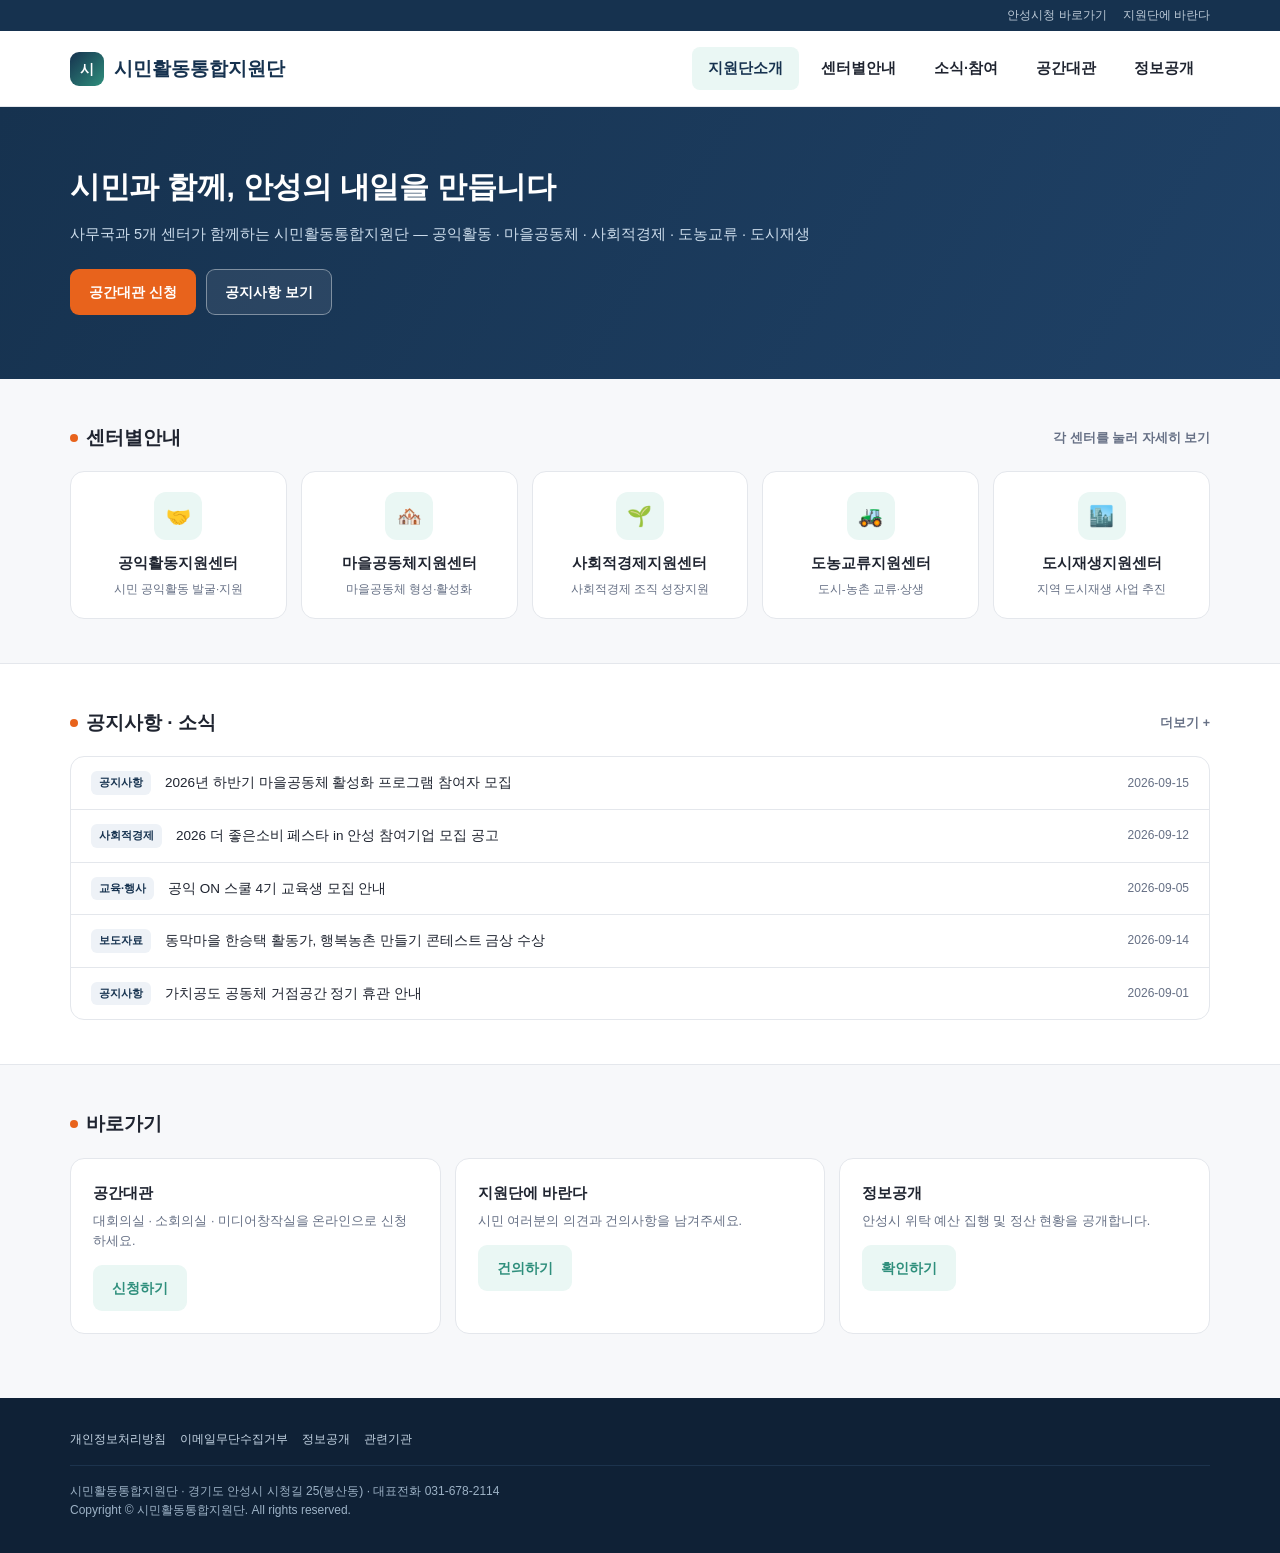
==== index.html @ fd26d9aa "시민활동통합지원단 ERP 설계도 및 홈페이지 초기 커밋 - ERP 지도(erp-map.html)와 설계문서 - 공개 홈페이지(site/)와 운영관리자 화면 - Apps Script" ====
<!DOCTYPE html>
<html lang="ko">
<head>
<meta charset="UTF-8">
<meta name="viewport" content="width=device-width, initial-scale=1.0">
<title>시민활동통합지원단</title>
<link rel="stylesheet" href="assets/style.css">
</head>
<body data-page="home">

<div id="site-header-mount"></div>

<section class="hero">
  <div class="wrap">
    <h1>시민과 함께, 안성의 내일을 만듭니다</h1>
    <p>사무국과 5개 센터가 함께하는 시민활동통합지원단 — 공익활동 · 마을공동체 · 사회적경제 · 도농교류 · 도시재생</p>
    <div class="hero-actions">
      <a href="reservation.html" class="btn btn-primary">공간대관 신청</a>
      <a href="notice.html" class="btn btn-outline">공지사항 보기</a>
    </div>
  </div>
</section>

<section class="block" id="centers">
  <div class="wrap">
    <div class="block-head">
      <h2><span class="dot"></span>센터별안내</h2>
      <span class="more-link">각 센터를 눌러 자세히 보기</span>
    </div>
    <div class="grid-5" id="center-grid"></div>
  </div>
</section>

<section class="block" style="background:#fff;border-top:1px solid var(--line);border-bottom:1px solid var(--line);">
  <div class="wrap">
    <div class="block-head">
      <h2><span class="dot"></span>공지사항 · 소식</h2>
      <a href="notice.html" class="more-link">더보기 +</a>
    </div>
    <div class="notice-panel" id="notice-list"></div>
  </div>
</section>

<section class="block" id="intro">
  <div class="wrap">
    <div class="block-head">
      <h2><span class="dot"></span>바로가기</h2>
    </div>
    <div class="quick-grid">
      <div class="quick-card">
        <h3>공간대관</h3>
        <p>대회의실 · 소회의실 · 미디어창작실을 온라인으로 신청하세요.</p>
        <a href="reservation.html" class="btn btn-ghost">신청하기</a>
      </div>
      <div class="quick-card">
        <h3>지원단에 바란다</h3>
        <p>시민 여러분의 의견과 건의사항을 남겨주세요.</p>
        <a href="suggestion.html" class="btn btn-ghost">건의하기</a>
      </div>
      <div class="quick-card">
        <h3>정보공개</h3>
        <p>안성시 위탁 예산 집행 및 정산 현황을 공개합니다.</p>
        <a href="disclosure.html" class="btn btn-ghost">확인하기</a>
      </div>
    </div>
  </div>
</section>

<div id="site-footer-mount"></div>

<script src="assets/site.js"></script><script>
  // Firebase 연동 모듈(있다면)이 window.Api를 먼저 교체할 시간을 주기 위해
  // DOMContentLoaded 시점(모듈 스크립트 실행 이후)에 데이터를 불러온다.
  document.addEventListener("DOMContentLoaded", () => {
    mountLayout("intro");

    const centerGrid = document.getElementById("center-grid");
    centerGrid.innerHTML = MOCK_CENTERS.map(c => `
      <div class="center-card">
        <div class="icon">${c.icon}</div>
        <div class="name">${c.name}</div>
        <div class="desc">${c.desc}</div>
      </div>
    `).join("");

    Api.getNotices().then(list => {
      const noticeList = document.getElementById("notice-list");
      noticeList.innerHTML = list.slice(0, 5).map(n => `
        <a class="notice-row" href="notice.html?id=${n.id}">
          <span class="notice-cat">${n.cat}</span>
          <span class="notice-title">${n.title}</span>
          <span class="notice-date">${n.date}</span>
        </a>
      `).join("");
    });
  });
</script>
</body>
</html>
---- assets/style.css ----
/* 시민활동통합지원단 홈페이지 - 공통 스타일 */
:root{
  --navy:#16324f;
  --navy-2:#1f4166;
  --ink:#1f2430;
  --sub:#667085;
  --line:#e4e7ec;
  --bg:#f7f8fa;
  --panel:#ffffff;
  --accent:#e8631c;
  --accent-bg:#fff1e8;
  --teal:#2f8f7c;
  --teal-bg:#eaf7f4;
}
*{ box-sizing:border-box; }
html,body{ margin:0; padding:0; }
body{
  font-family:"Pretendard","Malgun Gothic","Apple SD Gothic Neo",sans-serif;
  color:var(--ink);
  background:var(--bg);
  line-height:1.6;
}
a{ color:inherit; text-decoration:none; }
img{ max-width:100%; display:block; }
ul{ margin:0; padding:0; list-style:none; }

.wrap{ max-width:1180px; margin:0 auto; padding:0 20px; }

/* 유틸리티 바 */
.utility-bar{
  background:var(--navy);
  color:#dbe6f0;
  font-size:12px;
}
.utility-bar .wrap{
  display:flex;
  justify-content:flex-end;
  gap:16px;
  padding:6px 20px;
}
.utility-bar a{ opacity:.85; }
.utility-bar a:hover{ opacity:1; text-decoration:underline; }

/* 헤더 */
.site-header{
  background:#fff;
  border-bottom:1px solid var(--line);
  position:sticky;
  top:0;
  z-index:50;
}
.header-inner{
  display:flex;
  align-items:center;
  justify-content:space-between;
  padding:16px 20px;
}
.logo{
  display:flex;
  align-items:center;
  gap:10px;
  font-weight:800;
  font-size:19px;
  color:var(--navy);
}
.logo .badge{
  width:34px;height:34px;border-radius:9px;
  background:linear-gradient(135deg,var(--navy),var(--teal));
  display:flex;align-items:center;justify-content:center;
  color:#fff;font-size:14px;font-weight:800;
}
.gnb{
  display:flex;
  gap:6px;
}
.gnb a{
  padding:10px 16px;
  font-size:14.5px;
  font-weight:600;
  color:var(--ink);
  border-radius:8px;
}
.gnb a:hover, .gnb a.active{
  color:var(--navy);
  background:var(--teal-bg);
}

/* 히어로 배너 */
.hero{
  background:linear-gradient(120deg,var(--navy),var(--navy-2));
  color:#fff;
  padding:56px 0 64px;
}
.hero h1{
  font-size:30px;
  margin:0 0 12px;
  letter-spacing:-0.01em;
}
.hero p{
  color:#cdddec;
  font-size:14.5px;
  margin:0 0 22px;
}
.hero-actions{
  display:flex;
  gap:10px;
  flex-wrap:wrap;
}
.btn{
  display:inline-flex;
  align-items:center;
  gap:6px;
  padding:11px 18px;
  border-radius:9px;
  font-size:14px;
  font-weight:700;
  cursor:pointer;
  border:1px solid transparent;
}
.btn-primary{ background:var(--accent); color:#fff; }
.btn-primary:hover{ background:#d1560f; }
.btn-outline{ background:rgba(255,255,255,.08); color:#fff; border-color:rgba(255,255,255,.4); }
.btn-outline:hover{ background:rgba(255,255,255,.18); }
.btn-ghost{ background:var(--teal-bg); color:var(--teal); }
.btn-ghost:hover{ background:#d9f0e9; }

/* 섹션 공통 */
section.block{ padding:44px 0; }
.block-head{
  display:flex;
  align-items:baseline;
  justify-content:space-between;
  margin-bottom:18px;
}
.block-head h2{
  font-size:19px;
  margin:0;
  display:flex;
  align-items:center;
  gap:8px;
}
.block-head h2 .dot{
  width:8px;height:8px;border-radius:50%;background:var(--accent);
}
.more-link{
  font-size:12.5px;
  color:var(--sub);
  font-weight:600;
}
.more-link:hover{ color:var(--accent); }

/* 카드 그리드 */
.grid-5{
  display:grid;
  grid-template-columns:repeat(5,1fr);
  gap:14px;
}
@media (max-width:960px){ .grid-5{ grid-template-columns:repeat(2,1fr); } }

.center-card{
  background:var(--panel);
  border:1px solid var(--line);
  border-radius:14px;
  padding:20px 16px;
  text-align:center;
  transition:.15s;
}
.center-card:hover{ border-color:var(--teal); box-shadow:0 6px 18px rgba(22,50,79,.08); transform:translateY(-2px); }
.center-card .icon{
  width:48px;height:48px;border-radius:12px;
  margin:0 auto 12px;
  background:var(--teal-bg);
  color:var(--teal);
  display:flex;align-items:center;justify-content:center;
  font-size:20px;
}
.center-card .name{ font-weight:700; font-size:14.5px; margin-bottom:4px; }
.center-card .desc{ font-size:11.5px; color:var(--sub); }

/* 공지사항 리스트 */
.notice-panel{
  background:var(--panel);
  border:1px solid var(--line);
  border-radius:14px;
  overflow:hidden;
}
.notice-row{
  display:flex;
  align-items:center;
  gap:14px;
  padding:14px 20px;
  border-bottom:1px solid var(--line);
  font-size:13.5px;
}
.notice-row:last-child{ border-bottom:none; }
.notice-row:hover{ background:#fafbfc; }
.notice-cat{
  font-size:11px;
  font-weight:700;
  color:var(--navy);
  background:#eef2f7;
  padding:3px 8px;
  border-radius:6px;
  flex-shrink:0;
}
.notice-title{ flex:1; color:var(--ink); }
.notice-date{ color:var(--sub); font-size:12px; flex-shrink:0; }

/* 빠른 링크 */
.quick-grid{
  display:grid;
  grid-template-columns:repeat(3,1fr);
  gap:14px;
}
@media (max-width:800px){ .quick-grid{ grid-template-columns:1fr; } }
.quick-card{
  background:var(--panel);
  border:1px solid var(--line);
  border-radius:14px;
  padding:22px;
}
.quick-card h3{ margin:0 0 6px; font-size:15px; }
.quick-card p{ margin:0 0 14px; font-size:12.5px; color:var(--sub); }

/* 서브페이지 공통 */
.page-hero{
  background:var(--navy);
  color:#fff;
  padding:36px 0;
}
.page-hero .crumb{ font-size:12px; color:#a9c0d6; margin-bottom:6px; }
.page-hero h1{ margin:0; font-size:24px; }
.content{ padding:36px 0 64px; }
.panel{
  background:var(--panel);
  border:1px solid var(--line);
  border-radius:14px;
  padding:24px;
}

/* 폼 */
.form-row{
  display:grid;
  grid-template-columns:150px 1fr;
  gap:14px;
  align-items:start;
  padding:14px 0;
  border-bottom:1px solid var(--line);
}
@media (max-width:640px){ .form-row{ grid-template-columns:1fr; } }
.form-row:last-of-type{ border-bottom:none; }
.form-row label{ font-weight:700; font-size:13.5px; padding-top:9px; }
.form-row .req{ color:var(--accent); }
.form-row input[type=text],
.form-row input[type=email],
.form-row input[type=tel],
.form-row input[type=date],
.form-row input[type=time],
.form-row input[type=number],
.form-row select,
.form-row textarea{
  width:100%;
  padding:10px 12px;
  border:1px solid var(--line);
  border-radius:8px;
  font-size:13.5px;
  font-family:inherit;
  background:#fff;
}
.form-row textarea{ min-height:110px; resize:vertical; }
.radio-group{ display:flex; gap:16px; flex-wrap:wrap; padding-top:8px; }
.radio-group label{ font-weight:500; display:flex; align-items:center; gap:6px; padding-top:0; }
.form-actions{
  display:flex;
  justify-content:center;
  gap:10px;
  margin-top:24px;
}
.hint{ font-size:12px; color:var(--sub); margin-top:6px; }
.alert{
  padding:14px 16px;
  border-radius:10px;
  font-size:13px;
  margin-bottom:18px;
}
.alert-ok{ background:var(--teal-bg); color:var(--teal); }

/* 탭 */
.tabs{ display:flex; gap:6px; margin-bottom:18px; flex-wrap:wrap; }
.tab-btn{
  padding:9px 16px;
  border-radius:999px;
  font-size:13px;
  font-weight:600;
  background:#eef0f4;
  color:var(--sub);
  border:none;
  cursor:pointer;
}
.tab-btn.active{ background:var(--navy); color:#fff; }

/* 상세뷰 */
.detail-head{
  padding-bottom:16px;
  margin-bottom:16px;
  border-bottom:1px solid var(--line);
}
.detail-head h3{ margin:0 0 8px; font-size:18px; }
.detail-meta{ font-size:12px; color:var(--sub); display:flex; gap:12px; }
.detail-body{ font-size:14px; line-height:1.8; white-space:pre-line; }
.back-link{
  display:inline-block;
  margin-top:20px;
  font-size:13px;
  color:var(--sub);
  cursor:pointer;
}
.back-link:hover{ color:var(--navy); }

/* 푸터 */
.site-footer{
  background:#0f2136;
  color:#9db2c6;
  padding:32px 0;
  font-size:12px;
  margin-top:20px;
}
.site-footer .foot-top{
  display:flex;
  justify-content:space-between;
  flex-wrap:wrap;
  gap:16px;
  margin-bottom:16px;
  padding-bottom:16px;
  border-bottom:1px solid #1c334d;
}
.site-footer a{ color:#c6d6e5; }
.site-footer .links{ display:flex; gap:14px; flex-wrap:wrap; }

/* 관리자 화면 */
.login-box{
  max-width:360px;
  margin:60px auto;
  background:var(--panel);
  border:1px solid var(--line);
  border-radius:14px;
  padding:32px;
  text-align:center;
}
.login-box h2{ margin:0 0 6px; font-size:18px; }
.login-box p{ margin:0 0 20px; font-size:12.5px; color:var(--sub); }
.login-box input{
  width:100%;
  padding:10px 12px;
  border:1px solid var(--line);
  border-radius:8px;
  font-size:13.5px;
  margin-bottom:10px;
}
.login-box .err{ color:var(--accent); font-size:12px; margin-top:8px; min-height:16px; }

.admin-shell{ display:none; }
.admin-header{
  background:var(--navy);
  color:#fff;
  padding:16px 0;
}
.admin-header .wrap{ display:flex; justify-content:space-between; align-items:center; }
.admin-header .who{ font-size:12.5px; color:#cdddec; }
.admin-tabs{ display:flex; gap:4px; padding:16px 0 0; }
.admin-tab{
  padding:10px 18px;
  font-size:13.5px;
  font-weight:700;
  color:var(--sub);
  background:transparent;
  border:none;
  border-bottom:3px solid transparent;
  cursor:pointer;
}
.admin-tab.active{ color:var(--navy); border-bottom-color:var(--accent); }

table.admin-table{
  width:100%;
  border-collapse:collapse;
  font-size:13px;
  background:var(--panel);
  border:1px solid var(--line);
  border-radius:12px;
  overflow:hidden;
}
table.admin-table th{
  text-align:left;
  padding:10px 12px;
  background:#f3f5f8;
  font-size:11.5px;
  color:var(--sub);
  border-bottom:1px solid var(--line);
}
table.admin-table td{
  padding:10px 12px;
  border-bottom:1px solid var(--line);
  vertical-align:top;
}
table.admin-table tr:last-child td{ border-bottom:none; }
.status-select{
  padding:5px 8px;
  border-radius:6px;
  border:1px solid var(--line);
  font-size:12px;
}
.mini-btn{
  padding:6px 12px;
  border-radius:6px;
  border:1px solid var(--line);
  background:#fff;
  font-size:12px;
  font-weight:600;
  cursor:pointer;
}
.mini-btn.primary{ background:var(--navy); color:#fff; border-color:var(--navy); }
.answer-box textarea{
  width:100%; min-height:70px; padding:8px; border:1px solid var(--line);
  border-radius:8px; font-size:12.5px; font-family:inherit; margin-top:6px;
}
.empty-row{ text-align:center; color:var(--sub); padding:30px !important; }

.badge-tag{
  display:inline-block;
  font-size:10px;
  font-weight:700;
  padding:2px 7px;
  border-radius:5px;
  background:var(--accent-bg);
  color:var(--accent);
}
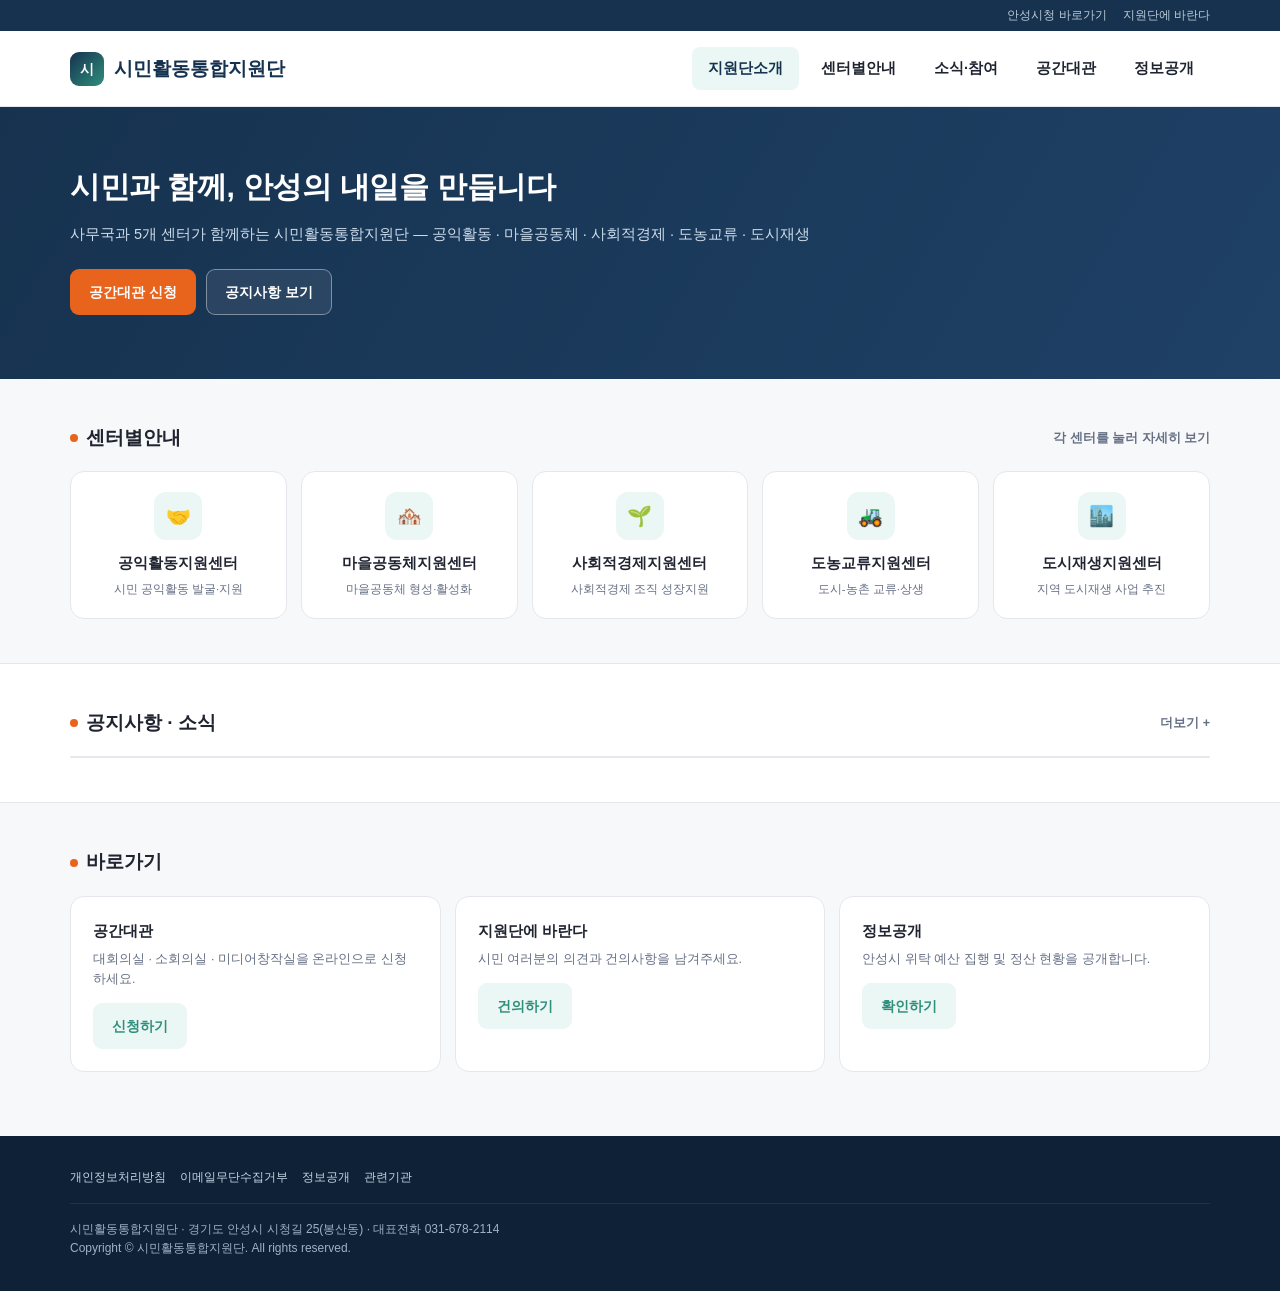
==== commit 28342c4b: "센터별안내 페이지 추가 (5개 센터 소개) - 공익활동·마을공동체·사회적경제·도농교류·도시재생 5개 센터 소개 및 주요사업 탭 페이지 - 홈페이지 센터 카드와 GNB를 새 페이지로" ====
--- a/index.html
+++ b/index.html
@@ -76,11 +76,11 @@
 
     const centerGrid = document.getElementById("center-grid");
     centerGrid.innerHTML = MOCK_CENTERS.map(c => `
-      <div class="center-card">
+      <a class="center-card" href="centers.html#${c.key}">
         <div class="icon">${c.icon}</div>
         <div class="name">${c.name}</div>
         <div class="desc">${c.desc}</div>
-      </div>
+      </a>
     `).join("");
 
     Api.getNotices().then(list => {
--- a/assets/style.css
+++ b/assets/style.css
@@ -158,11 +158,14 @@
 @media (max-width:960px){ .grid-5{ grid-template-columns:repeat(2,1fr); } }
 
 .center-card{
+  display:block;
   background:var(--panel);
   border:1px solid var(--line);
   border-radius:14px;
   padding:20px 16px;
   text-align:center;
+  text-decoration:none;
+  color:inherit;
   transition:.15s;
 }
 .center-card:hover{ border-color:var(--teal); box-shadow:0 6px 18px rgba(22,50,79,.08); transform:translateY(-2px); }
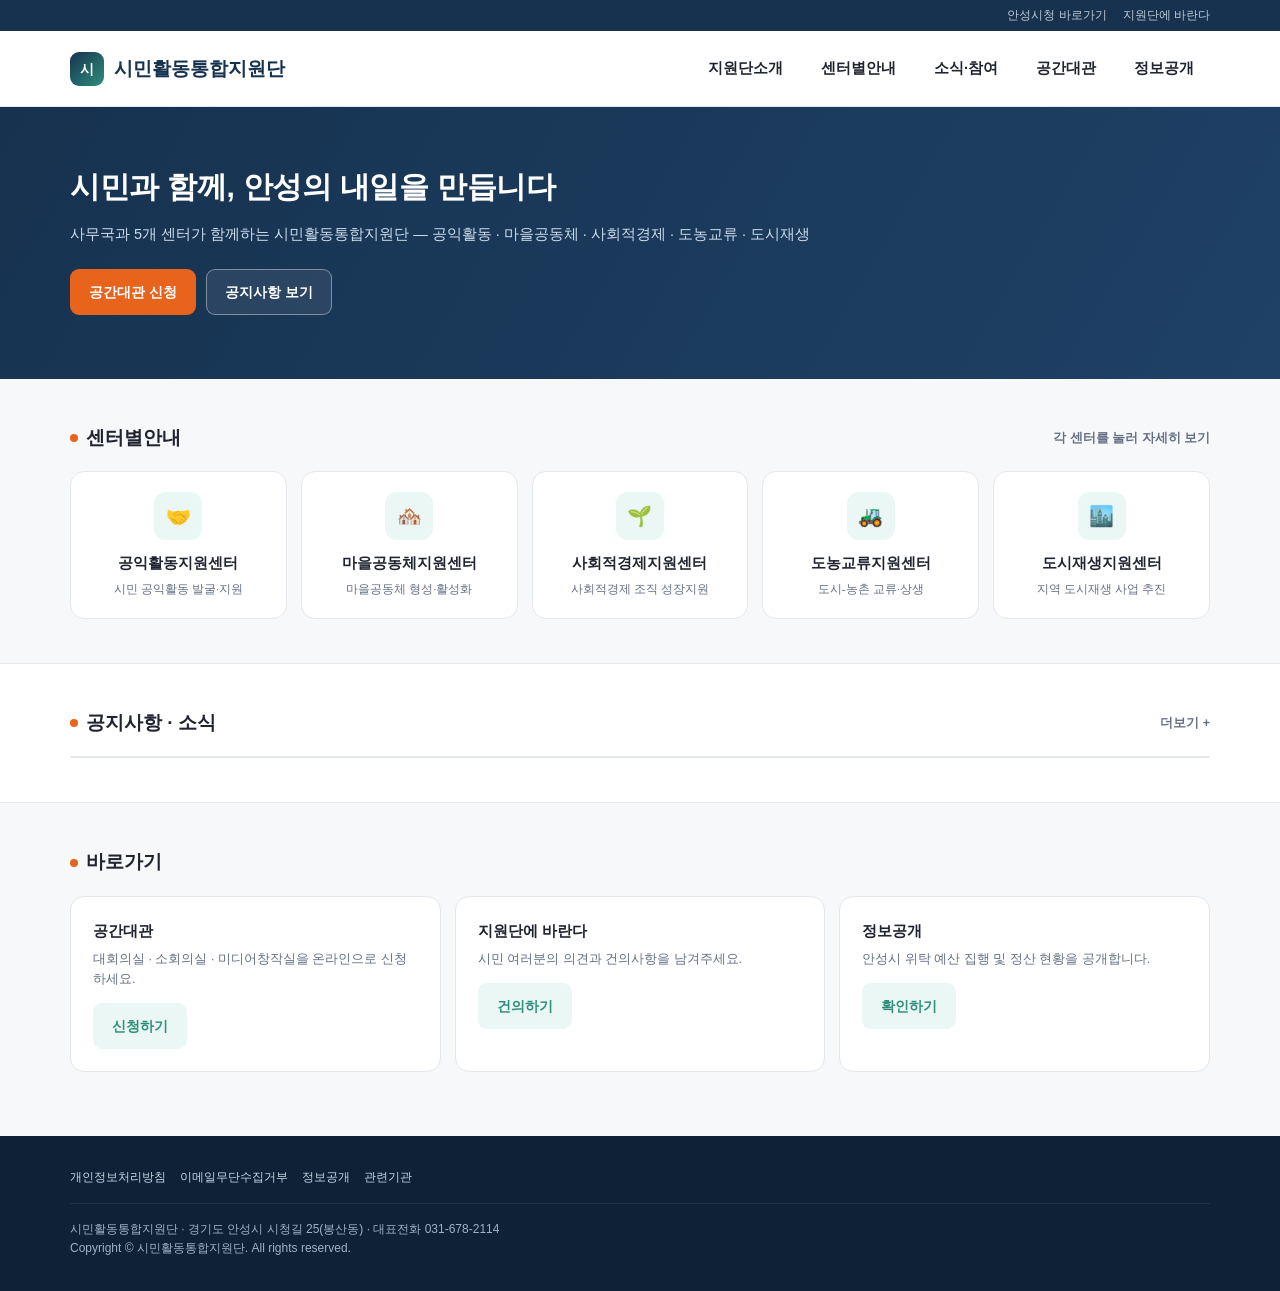
==== commit 7444f09b: "지원단소개 페이지 추가 - 인사말·비전&목표·주요사업·조직도(대표+사무국+5센터, 15명)·시설안내·오시는 길 탭 구성 - GNB "지원단소개"를 새 페이지로 연결, 홈페이지 mo" ====
--- a/index.html
+++ b/index.html
@@ -72,7 +72,7 @@
   // Firebase 연동 모듈(있다면)이 window.Api를 먼저 교체할 시간을 주기 위해
   // DOMContentLoaded 시점(모듈 스크립트 실행 이후)에 데이터를 불러온다.
   document.addEventListener("DOMContentLoaded", () => {
-    mountLayout("intro");
+    mountLayout("home");
 
     const centerGrid = document.getElementById("center-grid");
     centerGrid.innerHTML = MOCK_CENTERS.map(c => `
--- a/assets/style.css
+++ b/assets/style.css
@@ -428,6 +428,41 @@
 }
 .empty-row{ text-align:center; color:var(--sub); padding:30px !important; }
 
+/* 조직도 */
+.orgchart{ display:flex; flex-direction:column; align-items:center; padding:20px 0 8px; }
+.orgchart-box{
+  background:var(--panel);
+  border:1px solid var(--line);
+  border-radius:12px;
+  padding:14px 20px;
+  text-align:center;
+  min-width:140px;
+}
+.orgchart-box.top{ background:var(--navy); color:#fff; border-color:var(--navy); }
+.orgchart-box .role{ font-size:11px; color:var(--sub); margin-bottom:2px; }
+.orgchart-box.top .role{ color:#cdddec; }
+.orgchart-box .name{ font-weight:700; font-size:14px; }
+.orgchart-box .count{ font-size:11px; color:var(--accent); font-weight:700; margin-top:4px; }
+.orgchart-vline{ width:1px; height:22px; background:var(--line); }
+.orgchart-row{
+  display:flex;
+  flex-wrap:wrap;
+  justify-content:center;
+  gap:14px;
+  position:relative;
+  padding-top:22px;
+  border-top:1px solid var(--line);
+  margin-top:0;
+  width:100%;
+}
+
+/* 인포 리스트 (오시는 길 등) */
+.info-list{ font-size:13.5px; }
+.info-list .row{ display:flex; gap:16px; padding:10px 0; border-bottom:1px solid var(--line); }
+.info-list .row:last-child{ border-bottom:none; }
+.info-list .row dt{ width:90px; flex-shrink:0; color:var(--sub); font-weight:700; }
+.info-list .row dd{ margin:0; }
+
 .badge-tag{
   display:inline-block;
   font-size:10px;
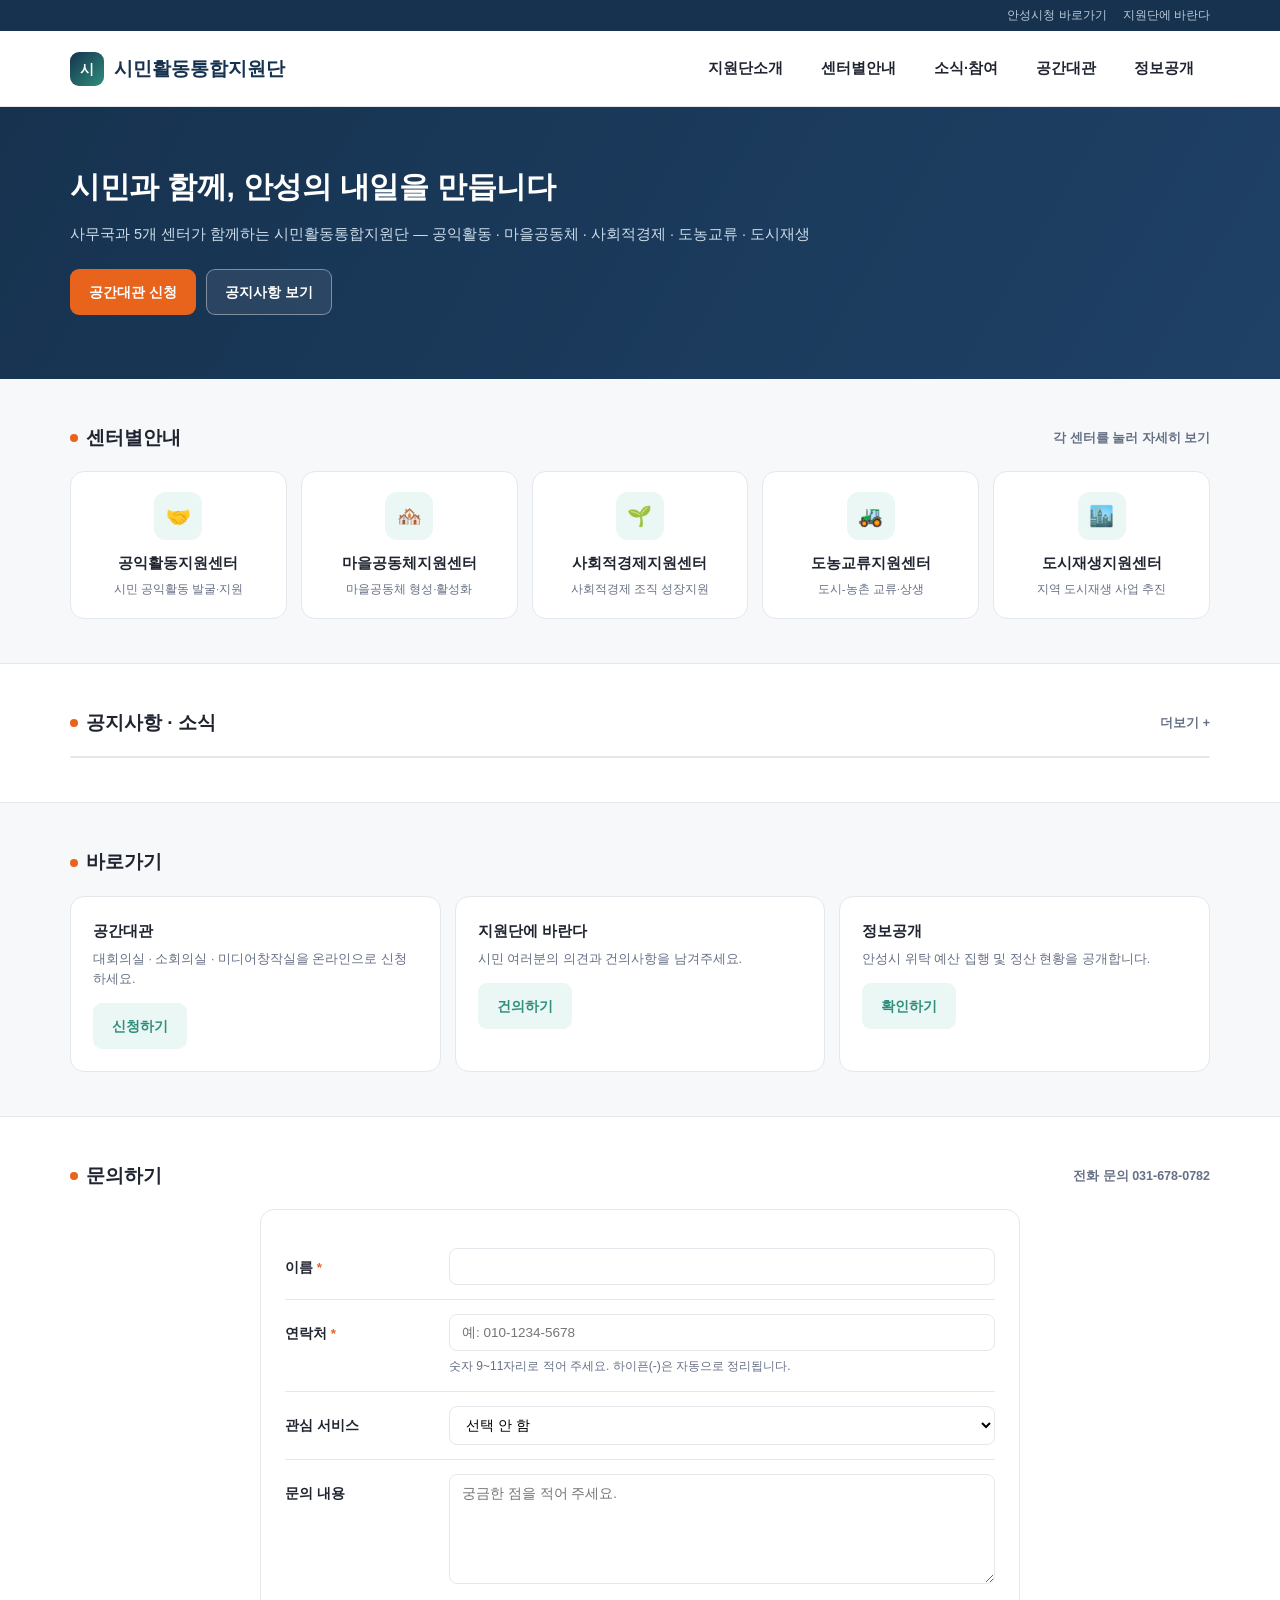
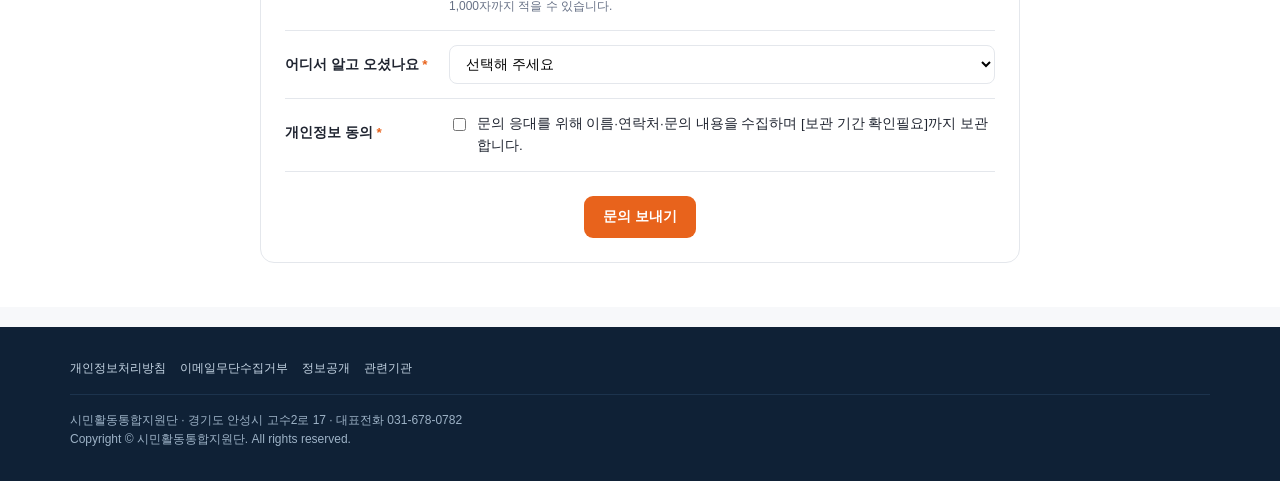
==== commit 9203d441: "홈페이지 문의하기 구역 + 문의 저장(5회차 ④) - 별도 Supabase 프로젝트 acais-inquiry, 안내문 SQL(표 3개·보안 규칙)을 그대로 적용 - index.ht" ====
--- a/index.html
+++ b/index.html
@@ -66,6 +66,55 @@
   </div>
 </section>
 
+<section class="block" id="inquiry" style="background:#fff;border-top:1px solid var(--line);">
+  <div class="wrap">
+    <div class="block-head">
+      <h2><span class="dot"></span>문의하기</h2>
+      <span class="more-link">전화 문의 031-678-0782</span>
+    </div>
+    <div class="panel" style="max-width:760px; margin:0 auto;">
+      <div class="alert alert-ok" id="inq-ok" role="status" style="display:none;"></div>
+      <div class="alert" id="inq-err" role="alert" style="display:none; background:#fdecec; color:#b42318;"></div>
+      <form id="inq-form" novalidate>
+        <div class="form-row"><label for="inq-name">이름 <span class="req">*</span></label>
+          <input type="text" id="inq-name" maxlength="40" autocomplete="name" required></div>
+        <div class="form-row"><label for="inq-phone">연락처 <span class="req">*</span></label>
+          <div><input type="tel" id="inq-phone" inputmode="numeric" maxlength="20" autocomplete="tel" placeholder="예: 010-1234-5678" required>
+          <div class="hint">숫자 9~11자리로 적어 주세요. 하이픈(-)은 자동으로 정리됩니다.</div></div></div>
+        <div class="form-row"><label for="inq-product">관심 서비스</label>
+          <select id="inq-product">
+            <option value="">선택 안 함</option>
+            <option>시민동아리</option>
+            <option>사회연대경제 창업교육</option>
+            <option>농촌크리에이투어</option>
+            <option>공간대관</option>
+            <option>기타</option>
+          </select></div>
+        <div class="form-row"><label for="inq-message">문의 내용</label>
+          <div><textarea id="inq-message" maxlength="1000" placeholder="궁금한 점을 적어 주세요."></textarea>
+          <div class="hint">1,000자까지 적을 수 있습니다.</div></div></div>
+        <div class="form-row" id="inq-source-row"><label for="inq-source">어디서 알고 오셨나요 <span class="req">*</span></label>
+          <select id="inq-source">
+            <option value="">선택해 주세요</option>
+            <option value="search">검색</option>
+            <option value="map">지도</option>
+            <option value="referral">지인 소개</option>
+            <option value="sns">SNS</option>
+            <option value="phone">전화</option>
+            <option value="other">기타</option>
+            <option value="unknown">모르겠음</option>
+          </select></div>
+        <div class="form-row"><label>개인정보 동의 <span class="req">*</span></label>
+          <div><label style="font-weight:500; display:flex; gap:8px; align-items:flex-start; padding-top:0; line-height:1.6;">
+            <input type="checkbox" id="inq-consent" style="margin-top:5px;">
+            <span id="inq-consent-text"></span></label></div></div>
+        <div class="form-actions"><button type="submit" class="btn btn-primary" id="inq-submit">문의 보내기</button></div>
+        <div class="hint" id="inq-tag" style="text-align:center; display:none;"></div>
+      </form>
+    </div>
+  </div>
+</section>
+
 <div id="site-footer-mount"></div>
 
 <script src="assets/site.js"></script><script>
@@ -94,6 +143,81 @@
       `).join("");
     });
   });
+
+  /* ── 문의하기: 문의를 Supabase(acais-inquiry)의 inquiries 표에 넣는다 ──
+   * 방문자는 「넣기」만 가능하고 읽을 수 없다(보안 규칙). 저장한 줄을 되돌려 읽지 않는다. */
+  (function () {
+    const $ = id => document.getElementById(id);
+    const SOURCE_LABEL = { search: "검색", map: "지도", referral: "지인 소개", sns: "SNS", phone: "전화", other: "기타", unknown: "모르겠음" };
+    // 링크 꼬리표(?from=...)로 경로가 정해지는 값 (unknown 은 사람이 고르는 값이라 꼬리표로는 받지 않는다)
+    const TAGGED = ["search", "map", "referral", "sns", "phone", "other"];
+
+    // 동의 문구 (초안) — [보관 기간 확인필요] 는 회사가 보관 기간을 정한 뒤 바꿔야 합니다.
+    // 이 글자가 남아 있는 동안에는 실제 시민에게 주소를 알리지 마세요.
+    $("inq-consent-text").textContent = "문의 응대를 위해 이름·연락처·문의 내용을 수집하며 [보관 기간 확인필요]까지 보관합니다.";
+
+    const tag = new URLSearchParams(location.search).get("from");
+    const tagged = TAGGED.includes(tag) ? tag : null;
+    if (tagged) {
+      $("inq-source-row").style.display = "none";
+      $("inq-tag").style.display = "block";
+      $("inq-tag").textContent = "링크 꼬리표로 입력됨: " + SOURCE_LABEL[tagged];
+    }
+
+    const show = (ok, err) => {
+      $("inq-ok").style.display = ok ? "block" : "none";
+      $("inq-ok").textContent = ok || "";
+      $("inq-err").style.display = err ? "block" : "none";
+      $("inq-err").textContent = err || "";
+      if (ok || err) (ok ? $("inq-ok") : $("inq-err")).scrollIntoView({ behavior: "smooth", block: "center" });
+    };
+
+    $("inq-form").addEventListener("submit", async e => {
+      e.preventDefault();
+      show("", "");
+      const name = $("inq-name").value.trim();
+      const phone = $("inq-phone").value.replace(/\D/g, "");       // 숫자만 남긴다
+      const source = tagged || $("inq-source").value;
+      if (!name) return show("", "이름을 적어 주세요.");
+      if (!/^[0-9]{9,11}$/.test(phone)) return show("", "연락처는 숫자 9~11자리로 적어 주세요. (예: 010-1234-5678)");
+      if (!source) return show("", "「어디서 알고 오셨나요」를 선택해 주세요.");
+      if (!$("inq-consent").checked) return show("", "개인정보 수집·이용에 동의하셔야 문의를 보낼 수 있습니다.");
+      if (!CONFIG.INQUIRY_URL || !CONFIG.INQUIRY_KEY) return show("", "문의 접수 연결이 아직 설정되지 않았습니다. 전화(031-678-0782)로 문의해 주세요.");
+
+      const btn = $("inq-submit");
+      btn.disabled = true; btn.textContent = "보내는 중...";
+      try {
+        const res = await fetch(CONFIG.INQUIRY_URL + "/rest/v1/inquiries", {
+          method: "POST",
+          headers: {
+            "apikey": CONFIG.INQUIRY_KEY,
+            "Authorization": "Bearer " + CONFIG.INQUIRY_KEY,
+            "Content-Type": "application/json",
+            "Prefer": "return=minimal",
+          },
+          body: JSON.stringify({
+            name, phone,
+            product: $("inq-product").value || null,
+            message: $("inq-message").value.trim() || null,
+            source,
+            consent: true,
+          }),
+        });
+        if (res.status === 201) {
+          show("접수했습니다. 담당자가 확인 후 연락드리겠습니다.", "");
+          $("inq-form").reset();
+        } else {
+          let why = "";
+          try { why = (await res.json()).message || ""; } catch (x) {}
+          show("", "접수하지 못했습니다. (상태 " + res.status + (why ? " · " + why : "") + ") 잠시 뒤 다시 시도하거나 전화(031-678-0782)로 문의해 주세요.");
+        }
+      } catch (x) {
+        show("", "서버에 연결하지 못했습니다. 잠시 뒤 다시 시도하거나 전화(031-678-0782)로 문의해 주세요.");
+      } finally {
+        btn.disabled = false; btn.textContent = "문의 보내기";
+      }
+    });
+  })();
 </script>
 </body>
 </html>
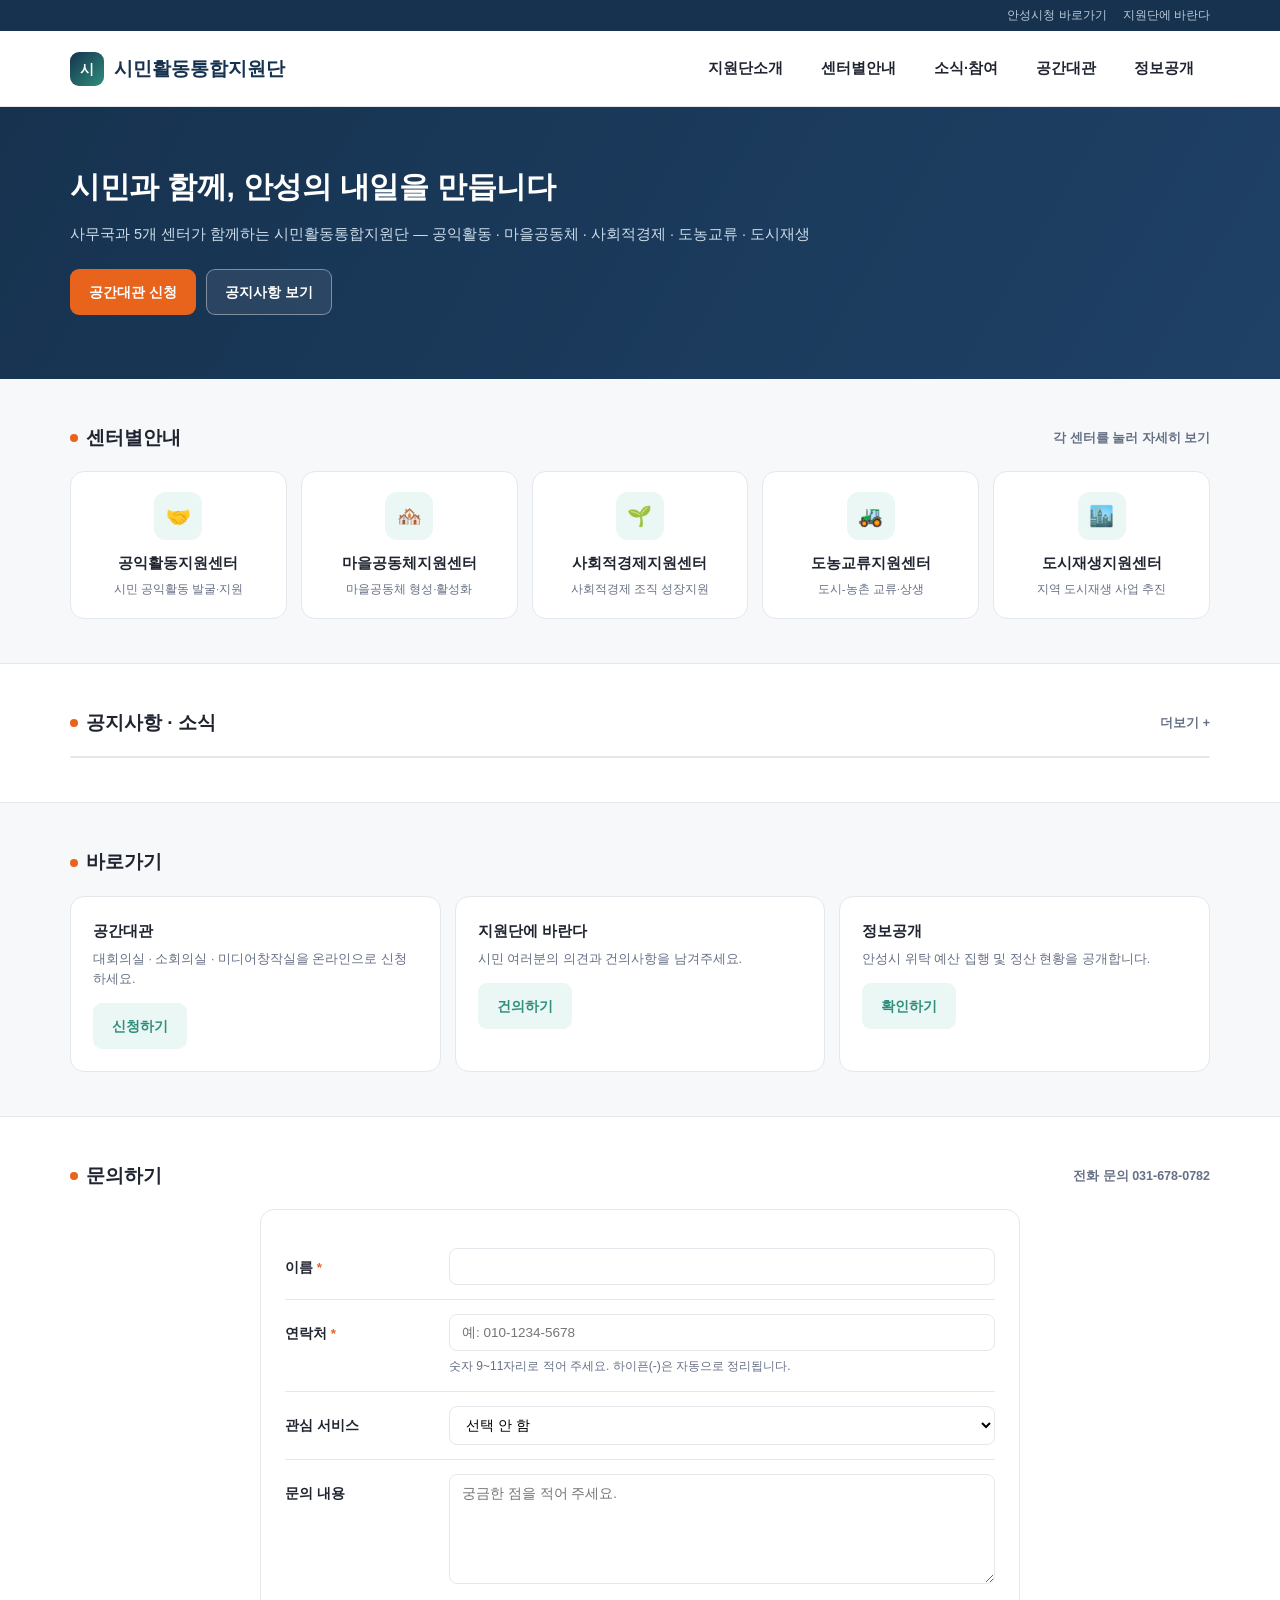
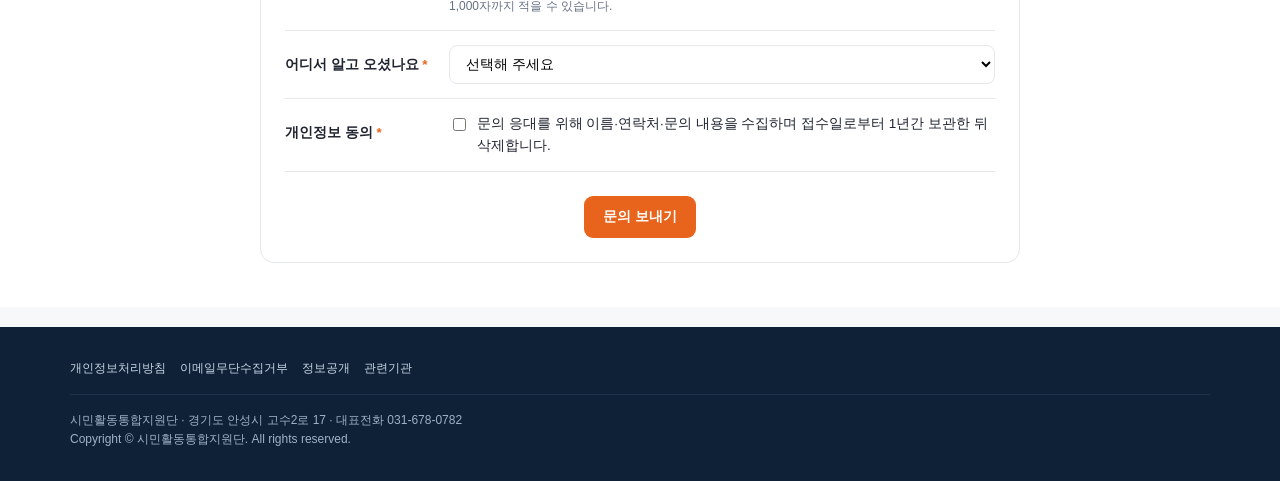
==== commit afa4ba8d: "문의 보관 기간 1년 확정: 동의 문구 변경 + 1년 지난 문의 자동 삭제 - 동의 문구: 접수일로부터 1년간 보관한 뒤 삭제 - supabase/inquiry/002_retent" ====
--- a/index.html
+++ b/index.html
@@ -152,9 +152,9 @@
     // 링크 꼬리표(?from=...)로 경로가 정해지는 값 (unknown 은 사람이 고르는 값이라 꼬리표로는 받지 않는다)
     const TAGGED = ["search", "map", "referral", "sns", "phone", "other"];
 
-    // 동의 문구 (초안) — [보관 기간 확인필요] 는 회사가 보관 기간을 정한 뒤 바꿔야 합니다.
-    // 이 글자가 남아 있는 동안에는 실제 시민에게 주소를 알리지 마세요.
-    $("inq-consent-text").textContent = "문의 응대를 위해 이름·연락처·문의 내용을 수집하며 [보관 기간 확인필요]까지 보관합니다.";
+    // 동의 문구 — 보관 기간 1년 (2026-10-08 대표님 결정). 1년이 지난 문의는 서버가 매일 자동으로 지웁니다.
+    // 기간을 바꾸려면 이 문구와 supabase/inquiry/002_retention.sql 의 기간을 함께 바꿔야 합니다.
+    $("inq-consent-text").textContent = "문의 응대를 위해 이름·연락처·문의 내용을 수집하며 접수일로부터 1년간 보관한 뒤 삭제합니다.";
 
     const tag = new URLSearchParams(location.search).get("from");
     const tagged = TAGGED.includes(tag) ? tag : null;
